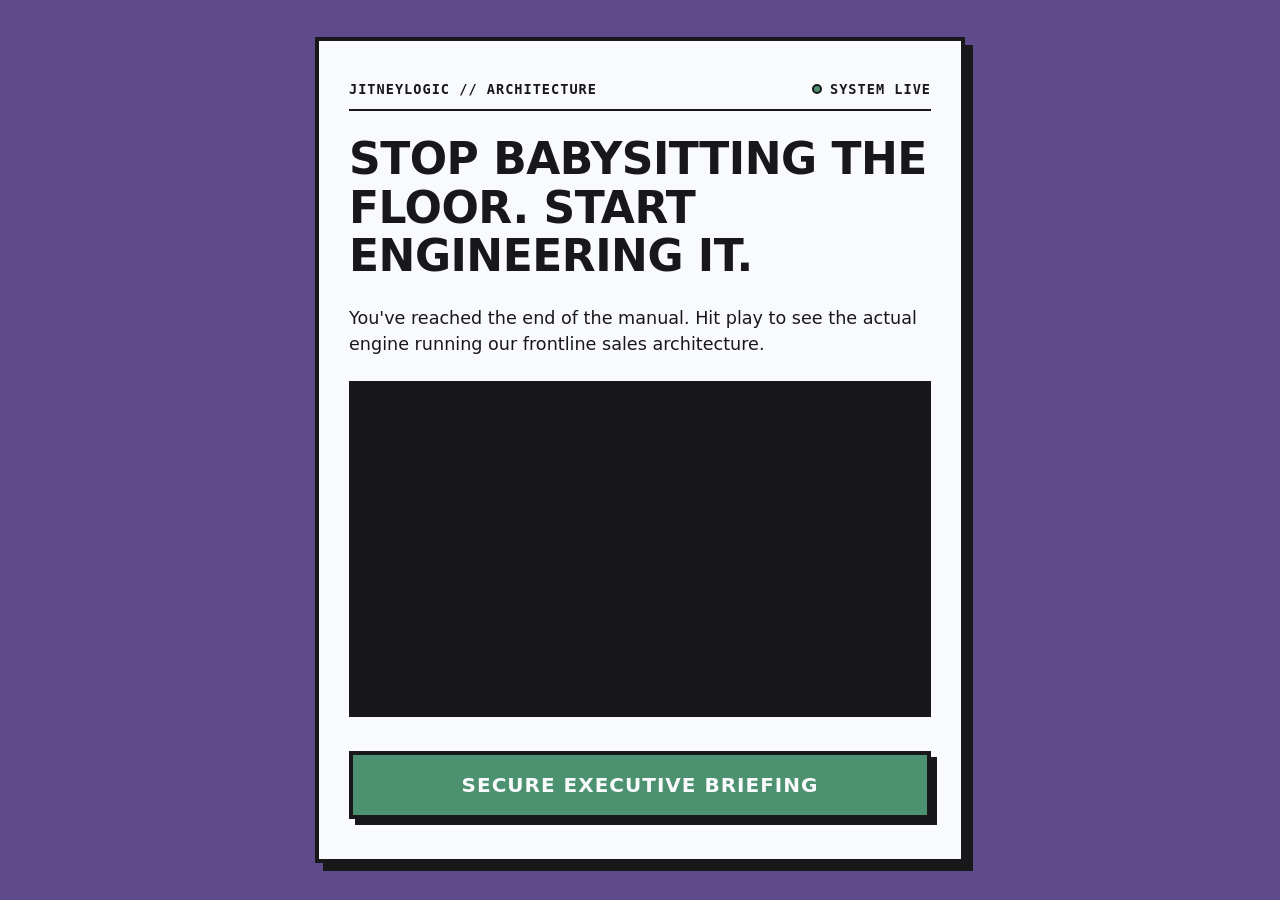
==== index.html @ 1ac11348 "Update index.html" ====
<!DOCTYPE html>
<html lang="en">
<head>
    <meta charset="UTF-8">
    <meta name="viewport" content="width=device-width, initial-scale=1.0">
    <title>JitneyLogic | Secure Terminal</title>
    <style>
        /* * JITNEYLOGIC: MATTE MAXIMALIST (NEOBRUTALIST) SYSTEM */
        :root {
            --jitney-purple: hsl(259, 30%, 42%);
            --stark-white: #f8fafc;
            --charcoal: #18181b;
            --sage-green: #4C9170;
            --gold-accent: #d97706;
            --border-width: 4px;
            --shadow-depth: 8px;
        }

        * {
            box-sizing: border-box;
            margin: 0;
            padding: 0;
        }

        body {
            background-color: var(--jitney-purple);
            font-family: system-ui, -apple-system, BlinkMacSystemFont, "Segoe UI", Roboto, sans-serif;
            display: flex;
            justify-content: center;
            align-items: center;
            min-height: 100vh;
            padding: 20px;
            color: var(--charcoal);
        }

        /* The Main Terminal Card */
        .terminal-card {
            background-color: var(--stark-white);
            border: var(--border-width) solid var(--charcoal);
            box-shadow: var(--shadow-depth) var(--shadow-depth) 0px var(--charcoal);
            width: 100%;
            max-width: 650px;
            padding: 40px 30px;
            display: flex;
            flex-direction: column;
            gap: 24px;
        }

        /* Branding Header */
        .brand-header {
            display: flex;
            justify-content: space-between;
            align-items: center;
            border-bottom: 2px solid var(--charcoal);
            padding-bottom: 12px;
            font-family: ui-monospace, SFMono-Regular, Menlo, monospace;
            font-weight: 700;
            text-transform: uppercase;
            font-size: 0.85rem;
            letter-spacing: 1px;
        }

        .status-dot {
            display: inline-block;
            width: 10px;
            height: 10px;
            background-color: var(--sage-green);
            border: 2px solid var(--charcoal);
            border-radius: 50%;
            margin-right: 8px;
            animation: pulse 2s infinite;
        }

        /* Typography */
        h1 {
            font-size: clamp(2rem, 5vw, 2.75rem);
            font-weight: 900;
            line-height: 1.1;
            text-transform: uppercase;
            letter-spacing: -0.5px;
            min-height: 2.2em; /* Prevents the box from jumping when text changes */
        }

        p.subtext {
            font-size: 1.1rem;
            font-weight: 500;
            line-height: 1.5;
        }

        /* Video Container - Forces 16:9 Aspect Ratio */
        .video-wrapper {
            position: relative;
            width: 100%;
            padding-bottom: 56.25%; /* 16:9 Ratio */
            border: var(--border-width) solid var(--charcoal);
            background-color: var(--charcoal);
            overflow: hidden;
        }

        .video-wrapper iframe {
            position: absolute;
            top: 0;
            left: 0;
            width: 100%;
            height: 100%;
            border: none;
        }

        /* Neobrutalist Action Button */
        .action-btn {
            display: block;
            width: 100%;
            background-color: var(--sage-green);
            color: var(--stark-white);
            text-align: center;
            padding: 18px 24px;
            font-size: 1.25rem;
            font-weight: 800;
            text-transform: uppercase;
            text-decoration: none;
            letter-spacing: 1px;
            border: var(--border-width) solid var(--charcoal);
            box-shadow: 6px 6px 0px var(--charcoal);
            transition: all 0.15s ease-in-out;
            cursor: pointer;
            margin-top: 10px;
        }

        /* The Hover & Press Effects */
        .action-btn:hover {
            background-color: var(--gold-accent);
            color: var(--charcoal);
        }

        .action-btn:active {
            transform: translate(6px, 6px);
            box-shadow: 0px 0px 0px var(--charcoal);
        }

        @keyframes pulse {
            0% { opacity: 1; }
            50% { opacity: 0.4; }
            100% { opacity: 1; }
        }

        @media (max-width: 480px) {
            .terminal-card {
                padding: 30px 20px;
                box-shadow: 6px 6px 0px var(--charcoal);
            }
        }
    </style>
</head>
<body>

    <div class="terminal-card">
        
        <div class="brand-header">
            <span>JITNEYLOGIC // ARCHITECTURE</span>
            <span><span class="status-dot"></span>SYSTEM LIVE</span>
        </div>

        <h1 id="hero-headline">Stop Babysitting The Floor. Start Engineering It.</h1>
        
        <p class="subtext">You've reached the end of the manual. Hit play to see the actual engine running our frontline sales architecture.</p>

       <div style="padding:56.25% 0 0 0;position:relative; border: var(--border-width) solid var(--charcoal); background-color: var(--charcoal); overflow: hidden;">
            <iframe src="https://player.vimeo.com/video/1209732458?badge=0&amp;autopause=0&amp;player_id=0&amp;app_id=58479" frameborder="0" allow="autoplay; fullscreen; picture-in-picture; clipboard-write; encrypted-media; web-share" referrerpolicy="strict-origin-when-cross-origin" style="position:absolute;top:0;left:0;width:100%;height:100%;" title="JitneyLogic Closer Cockpit"></iframe>
        </div>
        <script src="https://player.vimeo.com/api/player.js"></script>

        <a href="#" class="action-btn"
           onmouseover="document.getElementById('hero-headline').innerText='Friction Costs You Deals. Watch How We Kill It.';"
           onmouseout="document.getElementById('hero-headline').innerText='Stop Babysitting The Floor. Start Engineering It.';">
           Secure Executive Briefing
        </a>

    </div>

</body>
</html>
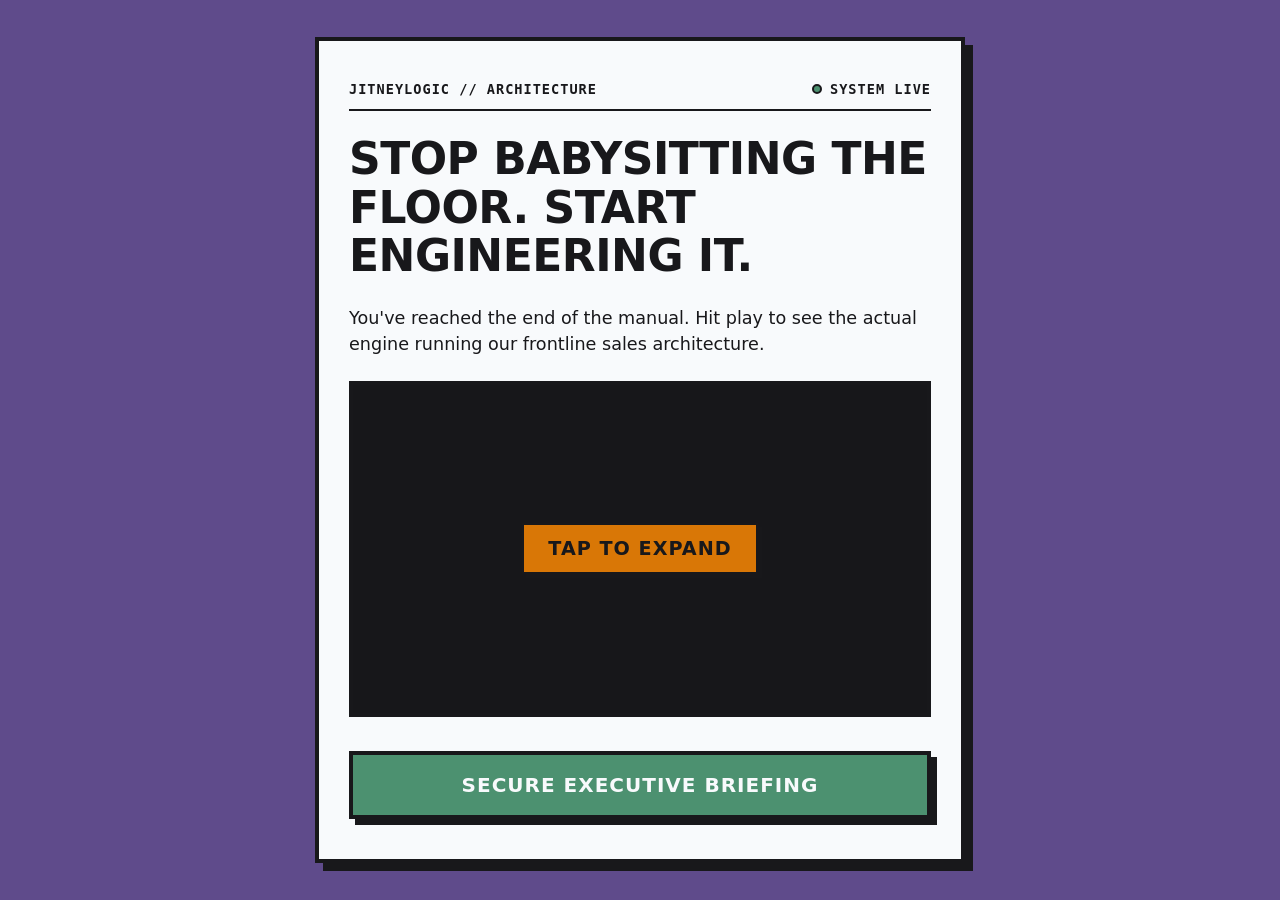
==== commit a66fd7c5: "Update index.html" ====
--- a/index.html
+++ b/index.html
@@ -2,10 +2,10 @@
 <html lang="en">
 <head>
     <meta charset="UTF-8">
-    <meta name="viewport" content="width=device-width, initial-scale=1.0">
+    <meta name="viewport" content="width=device-width, initial-scale=1.0, maximum-scale=1.0, user-scalable=no">
     <title>JitneyLogic | Secure Terminal</title>
     <style>
-        /* * JITNEYLOGIC: MATTE MAXIMALIST (NEOBRUTALIST) SYSTEM */
+        /* MATTE MAXIMALIST TOKENS */
         :root {
             --jitney-purple: hsl(259, 30%, 42%);
             --stark-white: #f8fafc;
@@ -16,15 +16,11 @@
             --shadow-depth: 8px;
         }
 
-        * {
-            box-sizing: border-box;
-            margin: 0;
-            padding: 0;
-        }
+        * { box-sizing: border-box; margin: 0; padding: 0; }
 
         body {
             background-color: var(--jitney-purple);
-            font-family: system-ui, -apple-system, BlinkMacSystemFont, "Segoe UI", Roboto, sans-serif;
+            font-family: system-ui, -apple-system, sans-serif;
             display: flex;
             justify-content: center;
             align-items: center;
@@ -33,7 +29,6 @@
             color: var(--charcoal);
         }
 
-        /* The Main Terminal Card */
         .terminal-card {
             background-color: var(--stark-white);
             border: var(--border-width) solid var(--charcoal);
@@ -44,16 +39,17 @@
             display: flex;
             flex-direction: column;
             gap: 24px;
-        }
-
-        /* Branding Header */
+            position: relative;
+            z-index: 1;
+        }
+
         .brand-header {
             display: flex;
             justify-content: space-between;
             align-items: center;
             border-bottom: 2px solid var(--charcoal);
             padding-bottom: 12px;
-            font-family: ui-monospace, SFMono-Regular, Menlo, monospace;
+            font-family: ui-monospace, monospace;
             font-weight: 700;
             text-transform: uppercase;
             font-size: 0.85rem;
@@ -62,8 +58,7 @@
 
         .status-dot {
             display: inline-block;
-            width: 10px;
-            height: 10px;
+            width: 10px; height: 10px;
             background-color: var(--sage-green);
             border: 2px solid var(--charcoal);
             border-radius: 50%;
@@ -71,111 +66,170 @@
             animation: pulse 2s infinite;
         }
 
-        /* Typography */
         h1 {
             font-size: clamp(2rem, 5vw, 2.75rem);
             font-weight: 900;
             line-height: 1.1;
             text-transform: uppercase;
             letter-spacing: -0.5px;
-            min-height: 2.2em; /* Prevents the box from jumping when text changes */
-        }
-
-        p.subtext {
-            font-size: 1.1rem;
-            font-weight: 500;
-            line-height: 1.5;
-        }
-
-        /* Video Container - Forces 16:9 Aspect Ratio */
+            min-height: 2.2em; 
+        }
+
+        p.subtext { font-size: 1.1rem; font-weight: 500; line-height: 1.5; }
+
+        /* THE CUSTOM VIDEO WRAPPER */
         .video-wrapper {
             position: relative;
             width: 100%;
-            padding-bottom: 56.25%; /* 16:9 Ratio */
+            padding-bottom: 56.25%; 
             border: var(--border-width) solid var(--charcoal);
             background-color: var(--charcoal);
+            cursor: pointer;
             overflow: hidden;
+        }
+
+        /* The Overlay that tricks them into tapping */
+        .video-overlay {
+            position: absolute;
+            top: 0; left: 0; width: 100%; height: 100%;
+            background: rgba(24, 24, 27, 0.4);
+            display: flex;
+            justify-content: center;
+            align-items: center;
+            z-index: 10;
+            transition: background 0.2s;
+        }
+
+        .video-wrapper:hover .video-overlay {
+            background: rgba(24, 24, 27, 0.1);
+        }
+
+        .play-button {
+            background-color: var(--gold-accent);
+            color: var(--charcoal);
+            padding: 12px 24px;
+            font-weight: 900;
+            text-transform: uppercase;
+            border: 2px solid var(--charcoal);
+            box-shadow: 4px 4px 0px var(--charcoal);
+            font-size: 1.2rem;
+            letter-spacing: 1px;
         }
 
         .video-wrapper iframe {
             position: absolute;
-            top: 0;
-            left: 0;
-            width: 100%;
-            height: 100%;
+            top: 0; left: 0; width: 100%; height: 100%;
             border: none;
-        }
-
-        /* Neobrutalist Action Button */
+            pointer-events: none; /* Forces the click to hit our overlay, not Vimeo */
+        }
+
+        /* FULLSCREEN MODAL (The Fix) */
+        .fullscreen-modal {
+            display: none; /* Hidden by default */
+            position: fixed;
+            top: 0; left: 0; width: 100vw; height: 100vh;
+            background-color: rgba(24, 24, 27, 0.95);
+            z-index: 9999;
+            justify-content: center;
+            align-items: center;
+            flex-direction: column;
+        }
+
+        .fullscreen-modal iframe {
+            width: 90vw;
+            height: 50vw; /* Keeps aspect ratio */
+            max-height: 80vh;
+            border: 4px solid var(--stark-white);
+            box-shadow: 0 0 40px rgba(0,0,0,0.5);
+        }
+
+        .close-modal {
+            color: var(--stark-white);
+            font-family: ui-monospace, monospace;
+            font-size: 1.2rem;
+            margin-top: 20px;
+            cursor: pointer;
+            text-transform: uppercase;
+            letter-spacing: 2px;
+        }
+
+        /* Action Button */
         .action-btn {
-            display: block;
-            width: 100%;
-            background-color: var(--sage-green);
-            color: var(--stark-white);
-            text-align: center;
-            padding: 18px 24px;
-            font-size: 1.25rem;
-            font-weight: 800;
-            text-transform: uppercase;
-            text-decoration: none;
-            letter-spacing: 1px;
+            display: block; width: 100%;
+            background-color: var(--sage-green); color: var(--stark-white);
+            text-align: center; padding: 18px 24px;
+            font-size: 1.25rem; font-weight: 800;
+            text-transform: uppercase; text-decoration: none; letter-spacing: 1px;
             border: var(--border-width) solid var(--charcoal);
             box-shadow: 6px 6px 0px var(--charcoal);
             transition: all 0.15s ease-in-out;
-            cursor: pointer;
-            margin-top: 10px;
-        }
-
-        /* The Hover & Press Effects */
-        .action-btn:hover {
-            background-color: var(--gold-accent);
-            color: var(--charcoal);
-        }
-
-        .action-btn:active {
-            transform: translate(6px, 6px);
-            box-shadow: 0px 0px 0px var(--charcoal);
-        }
-
-        @keyframes pulse {
-            0% { opacity: 1; }
-            50% { opacity: 0.4; }
-            100% { opacity: 1; }
-        }
+            cursor: pointer; margin-top: 10px;
+        }
+        .action-btn:hover { background-color: var(--gold-accent); color: var(--charcoal); }
+        .action-btn:active { transform: translate(6px, 6px); box-shadow: 0px 0px 0px var(--charcoal); }
+
+        @keyframes pulse { 0% { opacity: 1; } 50% { opacity: 0.4; } 100% { opacity: 1; } }
 
         @media (max-width: 480px) {
-            .terminal-card {
-                padding: 30px 20px;
-                box-shadow: 6px 6px 0px var(--charcoal);
-            }
+            .terminal-card { padding: 30px 20px; box-shadow: 6px 6px 0px var(--charcoal); }
+            /* On mobile, the fullscreen modal frame adjusts to fit width */
+            .fullscreen-modal iframe { width: 100vw; height: 56.25vw; border-left: none; border-right: none;}
         }
     </style>
 </head>
 <body>
 
     <div class="terminal-card">
-        
         <div class="brand-header">
             <span>JITNEYLOGIC // ARCHITECTURE</span>
             <span><span class="status-dot"></span>SYSTEM LIVE</span>
         </div>
 
         <h1 id="hero-headline">Stop Babysitting The Floor. Start Engineering It.</h1>
-        
         <p class="subtext">You've reached the end of the manual. Hit play to see the actual engine running our frontline sales architecture.</p>
 
-       <div style="padding:56.25% 0 0 0;position:relative; border: var(--border-width) solid var(--charcoal); background-color: var(--charcoal); overflow: hidden;">
-            <iframe src="https://player.vimeo.com/video/1209732458?badge=0&amp;autopause=0&amp;player_id=0&amp;app_id=58479" frameborder="0" allow="autoplay; fullscreen; picture-in-picture; clipboard-write; encrypted-media; web-share" referrerpolicy="strict-origin-when-cross-origin" style="position:absolute;top:0;left:0;width:100%;height:100%;" title="JitneyLogic Closer Cockpit"></iframe>
+        <div class="video-wrapper" onclick="openFullscreen()">
+            <div class="video-overlay">
+                <div class="play-button">Tap To Expand</div>
+            </div>
+            <iframe src="https://player.vimeo.com/video/1209732458?badge=0&autopause=0&player_id=0&app_id=58479&background=1" frameborder="0"></iframe>
         </div>
-        <script src="https://player.vimeo.com/api/player.js"></script>
 
         <a href="#" class="action-btn"
            onmouseover="document.getElementById('hero-headline').innerText='Friction Costs You Deals. Watch How We Kill It.';"
            onmouseout="document.getElementById('hero-headline').innerText='Stop Babysitting The Floor. Start Engineering It.';">
            Secure Executive Briefing
         </a>
-
     </div>
+
+    <div class="fullscreen-modal" id="videoModal">
+        <iframe id="modalIframe" src="" frameborder="0" allow="autoplay; fullscreen; picture-in-picture" allowfullscreen></iframe>
+        <div class="close-modal" onclick="closeFullscreen()">[ X ] Close Terminal</div>
+    </div>
+
+    <script>
+        function openFullscreen() {
+            const modal = document.getElementById('videoModal');
+            const iframe = document.getElementById('modalIframe');
+            // We inject the URL when clicked, forcing it to autoplay and allow fullscreen native controls
+            iframe.src = "https://player.vimeo.com/video/1209732458?badge=0&autopause=0&player_id=0&app_id=58479&autoplay=1";
+            modal.style.display = "flex";
+            
+            // Attempt to trigger native mobile fullscreen if the browser allows it
+            if (iframe.requestFullscreen) { iframe.requestFullscreen(); }
+            else if (iframe.webkitRequestFullscreen) { iframe.webkitRequestFullscreen(); } // Safari
+        }
+
+        function closeFullscreen() {
+            const modal = document.getElementById('videoModal');
+            const iframe = document.getElementById('modalIframe');
+            modal.style.display = "none";
+            iframe.src = ""; // Kills the video so audio stops playing
+            
+            if (document.exitFullscreen) { document.exitFullscreen(); }
+            else if (document.webkitExitFullscreen) { document.webkitExitFullscreen(); }
+        }
+    </script>
 
 </body>
 </html>
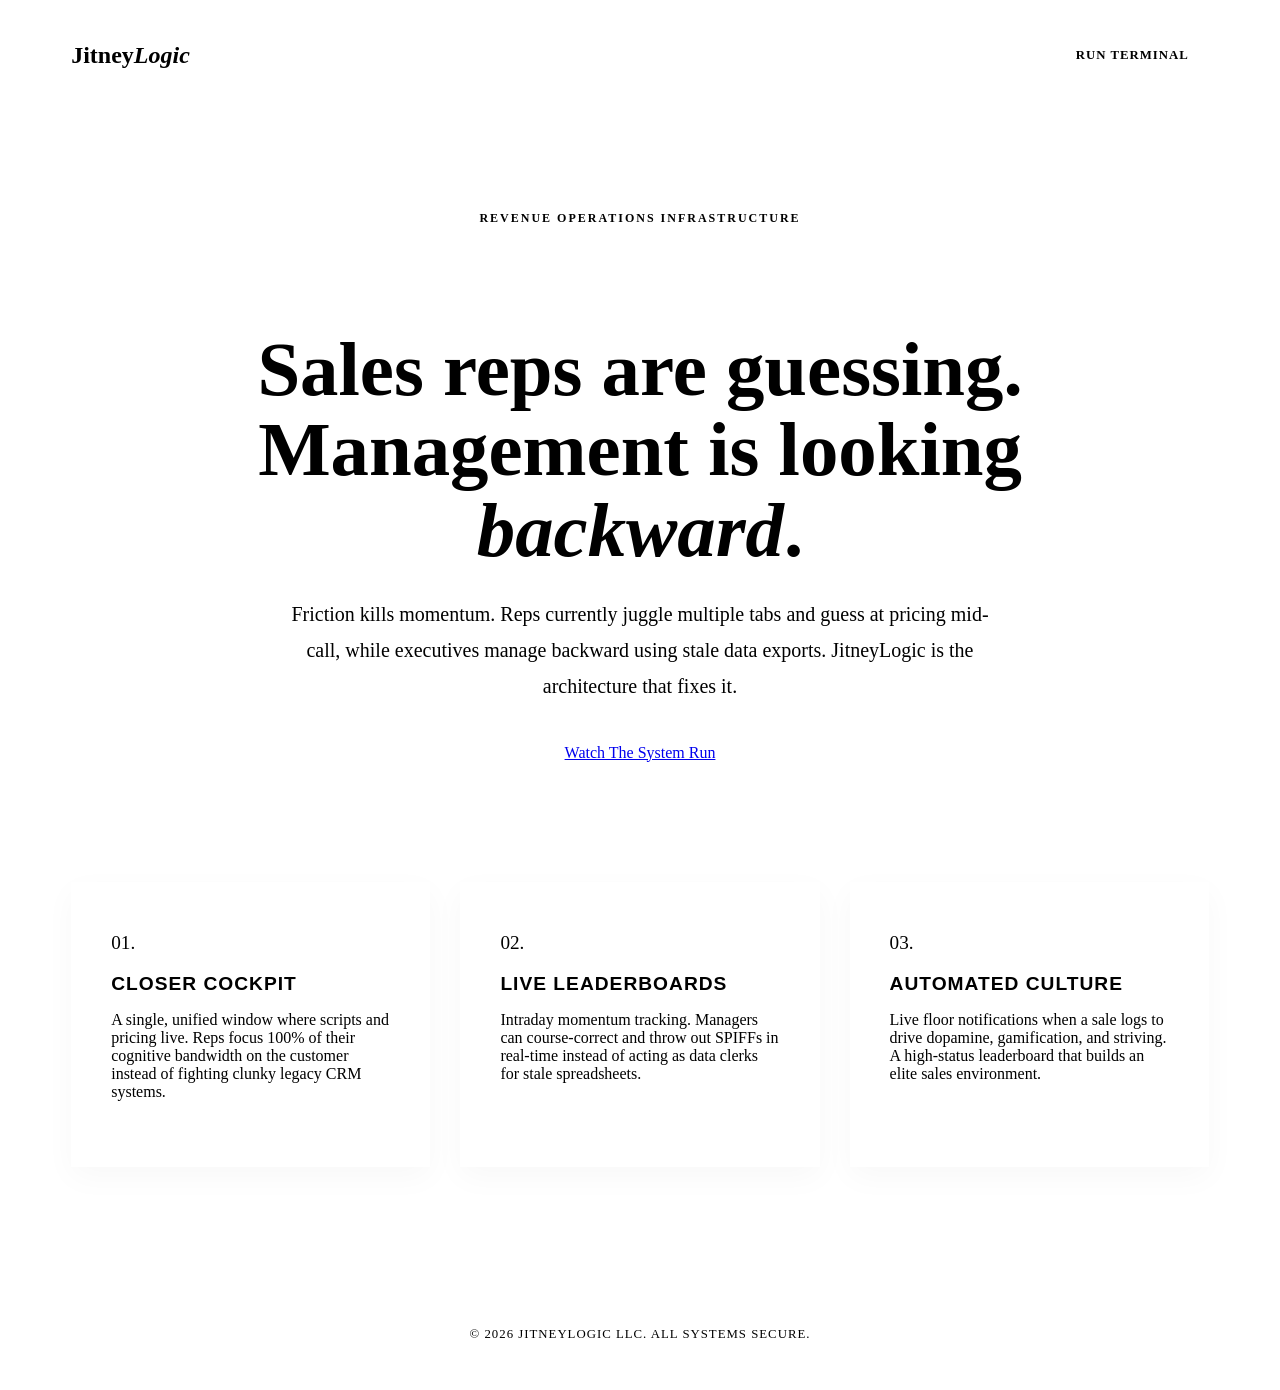
==== commit 170e0d46: "Update index.html" ====
--- a/index.html
+++ b/index.html
@@ -2,234 +2,94 @@
 <html lang="en">
 <head>
     <meta charset="UTF-8">
-    <meta name="viewport" content="width=device-width, initial-scale=1.0, maximum-scale=1.0, user-scalable=no">
-    <title>JitneyLogic | Secure Terminal</title>
+    <meta name="viewport" content="width=device-width, initial-scale=1.0">
+    <title>JitneyLogic | Sovereign RevOps</title>
     <style>
-        /* MATTE MAXIMALIST TOKENS */
-        :root {
-            --jitney-purple: hsl(259, 30%, 42%);
-            --stark-white: #f8fafc;
-            --charcoal: #18181b;
-            --sage-green: #4C9170;
-            --gold-accent: #d97706;
-            --border-width: 4px;
-            --shadow-depth: 8px;
+        /* Additional Landing Page Specific Styles that rely on the Master CSS */
+        nav {
+            display: flex; justify-content: space-between; align-items: center;
+            padding: 30px 5%; max-width: 1400px; margin: 0 auto;
         }
 
-        * { box-sizing: border-box; margin: 0; padding: 0; }
+        .logo { font-family: 'Playfair Display', serif; font-weight: 700; font-size: 1.5rem; color: var(--text-espresso); }
+        .logo span { color: var(--jitney-purple); font-style: italic; }
 
-        body {
-            background-color: var(--jitney-purple);
-            font-family: system-ui, -apple-system, sans-serif;
-            display: flex;
-            justify-content: center;
-            align-items: center;
-            min-height: 100vh;
-            padding: 20px;
-            color: var(--charcoal);
+        .nav-btn {
+            color: var(--text-espresso); font-size: 0.8rem; font-weight: 600; text-transform: uppercase;
+            letter-spacing: 1px; padding: 10px 20px; border: var(--border-fine); border-radius: 4px;
+            text-decoration: none; transition: all 0.2s;
+        }
+        .nav-btn:hover { border-color: var(--jitney-purple); color: var(--jitney-purple); }
+
+        .hero { padding: 100px 5% 120px; max-width: 1000px; margin: 0 auto; text-align: center; }
+        
+        .pill-badge {
+            display: inline-block; background-color: var(--jitney-purple-light); color: var(--jitney-purple);
+            font-size: 0.75rem; font-weight: 600; text-transform: uppercase; letter-spacing: 2px;
+            padding: 8px 16px; border-radius: 30px; margin-bottom: 32px;
         }
 
-        .terminal-card {
-            background-color: var(--stark-white);
-            border: var(--border-width) solid var(--charcoal);
-            box-shadow: var(--shadow-depth) var(--shadow-depth) 0px var(--charcoal);
-            width: 100%;
-            max-width: 650px;
-            padding: 40px 30px;
-            display: flex;
-            flex-direction: column;
-            gap: 24px;
-            position: relative;
-            z-index: 1;
+        .hero h1 { font-size: clamp(3.5rem, 6vw, 5rem); line-height: 1.05; margin-bottom: 24px; }
+        .hero h1 i { color: var(--brass-accent); font-style: italic; }
+        
+        .hero p { font-size: 1.25rem; color: var(--text-muted); max-width: 700px; margin: 0 auto 40px; font-weight: 300; line-height: 1.8; }
+
+        .features-grid {
+            max-width: 1200px; margin: 0 auto; padding: 0 5% 120px;
+            display: grid; grid-template-columns: repeat(auto-fit, minmax(320px, 1fr)); gap: 30px;
         }
 
-        .brand-header {
-            display: flex;
-            justify-content: space-between;
-            align-items: center;
-            border-bottom: 2px solid var(--charcoal);
-            padding-bottom: 12px;
-            font-family: ui-monospace, monospace;
-            font-weight: 700;
-            text-transform: uppercase;
-            font-size: 0.85rem;
-            letter-spacing: 1px;
+        .feature-card {
+            background-color: var(--card-cream);
+            padding: 50px 40px;
+            border-radius: var(--radius-soft);
+            border: var(--border-fine);
+            box-shadow: 0 10px 30px rgba(41,37,36,0.03);
+            transition: all 0.3s ease;
         }
 
-        .status-dot {
-            display: inline-block;
-            width: 10px; height: 10px;
-            background-color: var(--sage-green);
-            border: 2px solid var(--charcoal);
-            border-radius: 50%;
-            margin-right: 8px;
-            animation: pulse 2s infinite;
-        }
+        .feature-card:hover { transform: translateY(-5px); box-shadow: var(--shadow-elite); border-color: var(--brass-light); }
+        
+        .feature-num { font-family: 'Playfair Display', serif; font-size: 1.2rem; color: var(--jitney-purple); margin-bottom: 16px; }
+        .feature-card h3 { font-size: 1.2rem; font-family: 'Inter', sans-serif; font-weight: 600; text-transform: uppercase; letter-spacing: 1px; margin-bottom: 16px; }
+        .feature-card p { font-size: 1rem; color: var(--text-muted); font-weight: 300; }
 
-        h1 {
-            font-size: clamp(2rem, 5vw, 2.75rem);
-            font-weight: 900;
-            line-height: 1.1;
-            text-transform: uppercase;
-            letter-spacing: -0.5px;
-            min-height: 2.2em; 
-        }
-
-        p.subtext { font-size: 1.1rem; font-weight: 500; line-height: 1.5; }
-
-        /* THE CUSTOM VIDEO WRAPPER */
-        .video-wrapper {
-            position: relative;
-            width: 100%;
-            padding-bottom: 56.25%; 
-            border: var(--border-width) solid var(--charcoal);
-            background-color: var(--charcoal);
-            cursor: pointer;
-            overflow: hidden;
-        }
-
-        /* The Overlay that tricks them into tapping */
-        .video-overlay {
-            position: absolute;
-            top: 0; left: 0; width: 100%; height: 100%;
-            background: rgba(24, 24, 27, 0.4);
-            display: flex;
-            justify-content: center;
-            align-items: center;
-            z-index: 10;
-            transition: background 0.2s;
-        }
-
-        .video-wrapper:hover .video-overlay {
-            background: rgba(24, 24, 27, 0.1);
-        }
-
-        .play-button {
-            background-color: var(--gold-accent);
-            color: var(--charcoal);
-            padding: 12px 24px;
-            font-weight: 900;
-            text-transform: uppercase;
-            border: 2px solid var(--charcoal);
-            box-shadow: 4px 4px 0px var(--charcoal);
-            font-size: 1.2rem;
-            letter-spacing: 1px;
-        }
-
-        .video-wrapper iframe {
-            position: absolute;
-            top: 0; left: 0; width: 100%; height: 100%;
-            border: none;
-            pointer-events: none; /* Forces the click to hit our overlay, not Vimeo */
-        }
-
-        /* FULLSCREEN MODAL (The Fix) */
-        .fullscreen-modal {
-            display: none; /* Hidden by default */
-            position: fixed;
-            top: 0; left: 0; width: 100vw; height: 100vh;
-            background-color: rgba(24, 24, 27, 0.95);
-            z-index: 9999;
-            justify-content: center;
-            align-items: center;
-            flex-direction: column;
-        }
-
-        .fullscreen-modal iframe {
-            width: 90vw;
-            height: 50vw; /* Keeps aspect ratio */
-            max-height: 80vh;
-            border: 4px solid var(--stark-white);
-            box-shadow: 0 0 40px rgba(0,0,0,0.5);
-        }
-
-        .close-modal {
-            color: var(--stark-white);
-            font-family: ui-monospace, monospace;
-            font-size: 1.2rem;
-            margin-top: 20px;
-            cursor: pointer;
-            text-transform: uppercase;
-            letter-spacing: 2px;
-        }
-
-        /* Action Button */
-        .action-btn {
-            display: block; width: 100%;
-            background-color: var(--sage-green); color: var(--stark-white);
-            text-align: center; padding: 18px 24px;
-            font-size: 1.25rem; font-weight: 800;
-            text-transform: uppercase; text-decoration: none; letter-spacing: 1px;
-            border: var(--border-width) solid var(--charcoal);
-            box-shadow: 6px 6px 0px var(--charcoal);
-            transition: all 0.15s ease-in-out;
-            cursor: pointer; margin-top: 10px;
-        }
-        .action-btn:hover { background-color: var(--gold-accent); color: var(--charcoal); }
-        .action-btn:active { transform: translate(6px, 6px); box-shadow: 0px 0px 0px var(--charcoal); }
-
-        @keyframes pulse { 0% { opacity: 1; } 50% { opacity: 0.4; } 100% { opacity: 1; } }
-
-        @media (max-width: 480px) {
-            .terminal-card { padding: 30px 20px; box-shadow: 6px 6px 0px var(--charcoal); }
-            /* On mobile, the fullscreen modal frame adjusts to fit width */
-            .fullscreen-modal iframe { width: 100vw; height: 56.25vw; border-left: none; border-right: none;}
-        }
+        footer { text-align: center; padding: 40px 5%; font-size: 0.8rem; color: var(--text-muted); border-top: var(--border-fine); letter-spacing: 1px; text-transform: uppercase;}
     </style>
 </head>
 <body>
 
-    <div class="terminal-card">
-        <div class="brand-header">
-            <span>JITNEYLOGIC // ARCHITECTURE</span>
-            <span><span class="status-dot"></span>SYSTEM LIVE</span>
+    <nav>
+        <div class="logo">Jitney<span>Logic</span></div>
+        <a href="demo.html" class="nav-btn">Run Terminal</a>
+    </nav>
+
+    <section class="hero">
+        <div class="pill-badge">Revenue Operations Infrastructure</div>
+        <h1>Sales reps are guessing. Management is looking <i>backward</i>.</h1>
+        <p>Friction kills momentum. Reps currently juggle multiple tabs and guess at pricing mid-call, while executives manage backward using stale data exports. JitneyLogic is the architecture that fixes it.</p>
+        <a href="demo.html" class="btn-primary">Watch The System Run</a>
+    </section>
+
+    <section class="features-grid">
+        <div class="feature-card">
+            <div class="feature-num">01.</div>
+            <h3>Closer Cockpit</h3>
+            <p>A single, unified window where scripts and pricing live. Reps focus 100% of their cognitive bandwidth on the customer instead of fighting clunky legacy CRM systems.</p>
         </div>
+        <div class="feature-card">
+            <div class="feature-num">02.</div>
+            <h3>Live Leaderboards</h3>
+            <p>Intraday momentum tracking. Managers can course-correct and throw out SPIFFs in real-time instead of acting as data clerks for stale spreadsheets.</p>
+        </div>
+        <div class="feature-card">
+            <div class="feature-num">03.</div>
+            <h3>Automated Culture</h3>
+            <p>Live floor notifications when a sale logs to drive dopamine, gamification, and striving. A high-status leaderboard that builds an elite sales environment.</p>
+        </div>
+    </section>
 
-        <h1 id="hero-headline">Stop Babysitting The Floor. Start Engineering It.</h1>
-        <p class="subtext">You've reached the end of the manual. Hit play to see the actual engine running our frontline sales architecture.</p>
-
-        <div class="video-wrapper" onclick="openFullscreen()">
-            <div class="video-overlay">
-                <div class="play-button">Tap To Expand</div>
-            </div>
-            <iframe src="https://player.vimeo.com/video/1209732458?badge=0&autopause=0&player_id=0&app_id=58479&background=1" frameborder="0"></iframe>
-        </div>
-
-        <a href="#" class="action-btn"
-           onmouseover="document.getElementById('hero-headline').innerText='Friction Costs You Deals. Watch How We Kill It.';"
-           onmouseout="document.getElementById('hero-headline').innerText='Stop Babysitting The Floor. Start Engineering It.';">
-           Secure Executive Briefing
-        </a>
-    </div>
-
-    <div class="fullscreen-modal" id="videoModal">
-        <iframe id="modalIframe" src="" frameborder="0" allow="autoplay; fullscreen; picture-in-picture" allowfullscreen></iframe>
-        <div class="close-modal" onclick="closeFullscreen()">[ X ] Close Terminal</div>
-    </div>
-
-    <script>
-        function openFullscreen() {
-            const modal = document.getElementById('videoModal');
-            const iframe = document.getElementById('modalIframe');
-            // We inject the URL when clicked, forcing it to autoplay and allow fullscreen native controls
-            iframe.src = "https://player.vimeo.com/video/1209732458?badge=0&autopause=0&player_id=0&app_id=58479&autoplay=1";
-            modal.style.display = "flex";
-            
-            // Attempt to trigger native mobile fullscreen if the browser allows it
-            if (iframe.requestFullscreen) { iframe.requestFullscreen(); }
-            else if (iframe.webkitRequestFullscreen) { iframe.webkitRequestFullscreen(); } // Safari
-        }
-
-        function closeFullscreen() {
-            const modal = document.getElementById('videoModal');
-            const iframe = document.getElementById('modalIframe');
-            modal.style.display = "none";
-            iframe.src = ""; // Kills the video so audio stops playing
-            
-            if (document.exitFullscreen) { document.exitFullscreen(); }
-            else if (document.webkitExitFullscreen) { document.webkitExitFullscreen(); }
-        }
-    </script>
+    <footer>&copy; 2026 JitneyLogic LLC. All Systems Secure.</footer>
 
 </body>
 </html>
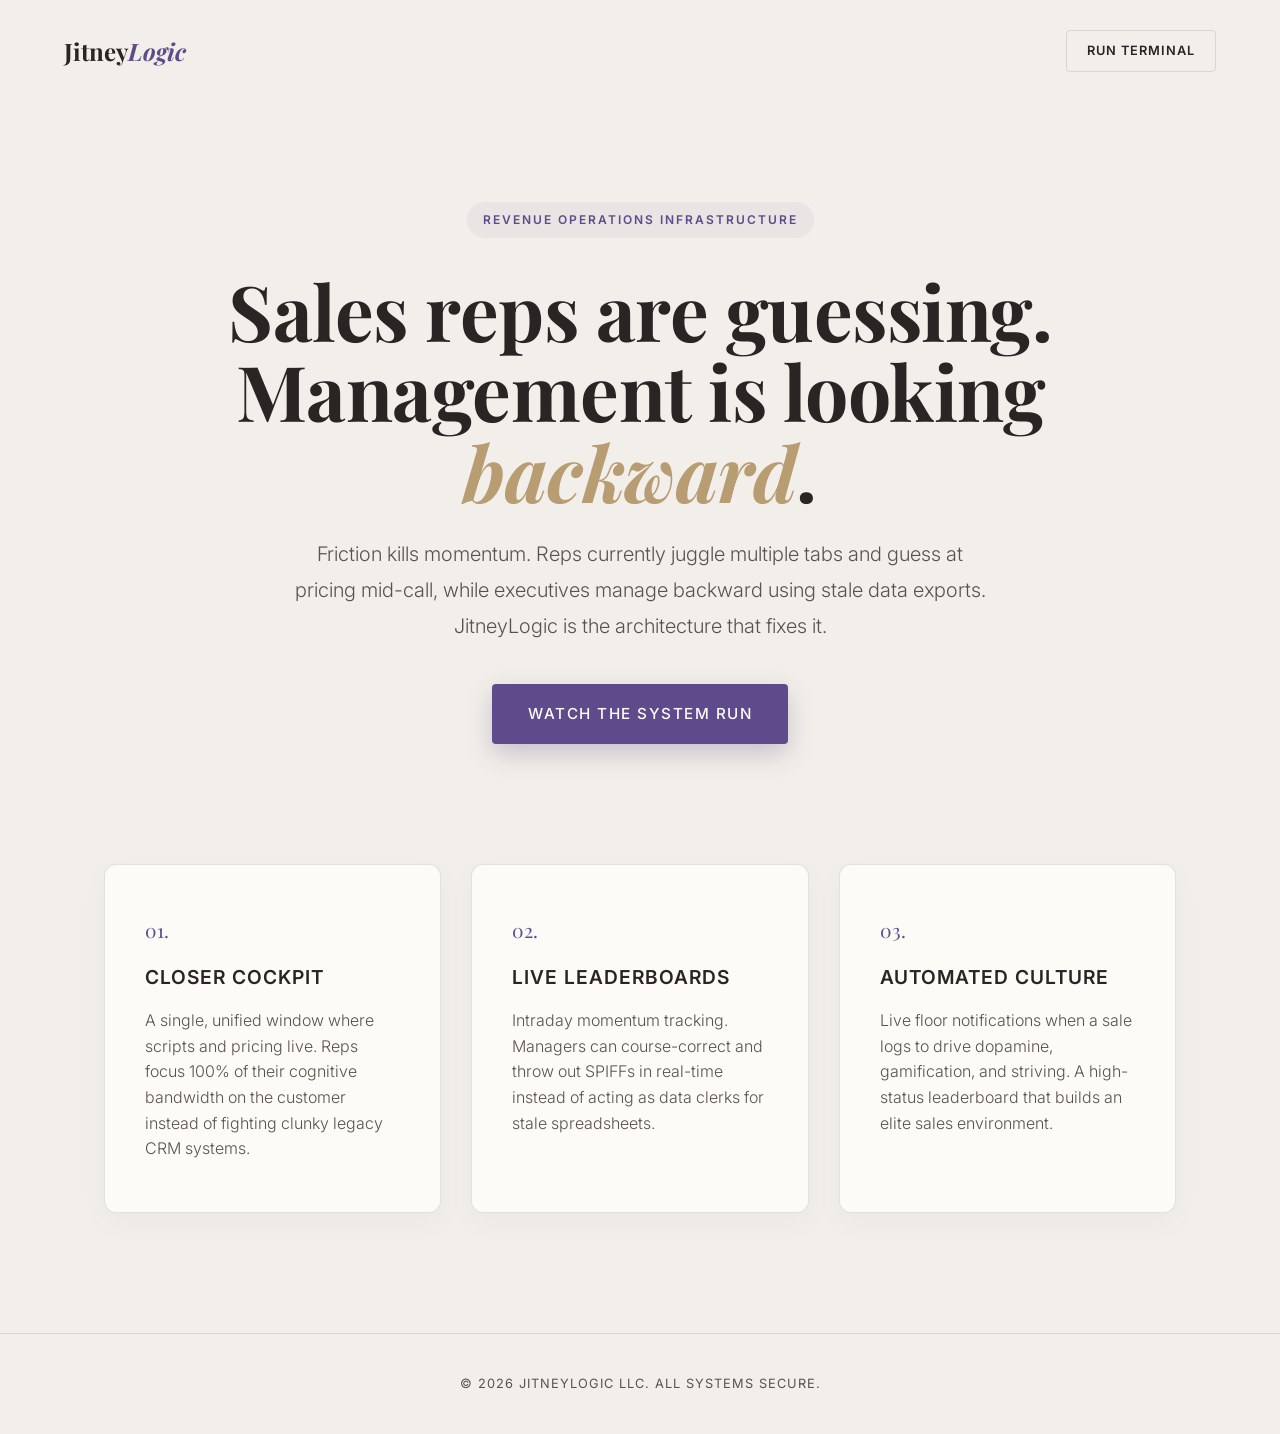
==== commit f5c32392: "Update index.html" ====
--- a/index.html
+++ b/index.html
@@ -4,6 +4,7 @@
     <meta charset="UTF-8">
     <meta name="viewport" content="width=device-width, initial-scale=1.0">
     <title>JitneyLogic | Sovereign RevOps</title>
+    <link rel="stylesheet" href="style.css">
     <style>
         /* Additional Landing Page Specific Styles that rely on the Master CSS */
         nav {
--- a/style.css
+++ b/style.css
@@ -0,0 +1,233 @@
+/* ==========================================================================
+   JITNEYLOGIC - ELITE REVOPS ARCHITECTURE
+   Theme: Linen, Cream, & Sovereign Purple
+   ========================================================================== */
+
+@import url('https://fonts.googleapis.com/css2?family=Inter:wght@300;400;500;600&family=Playfair+Display:ital,wght@0,500;0,700;1,500&display=swap');
+
+:root {
+    /* The Sovereign Color Palette */
+    --jitney-purple: hsl(259, 30%, 42%);
+    --jitney-purple-hover: hsl(259, 30%, 34%);
+    --jitney-purple-light: hsla(259, 30%, 42%, 0.06);
+    
+    /* The Paper & Ink */
+    --bg-linen: #F2EFEA;       /* The deep background - Warm, expensive linen */
+    --card-cream: #FCFBF8;     /* The raised cards - Crisp cream, no stark white */
+    --text-espresso: #292524;  /* Deep, warm charcoal ink (easier on eyes than black) */
+    --text-muted: #57534E;     /* Muted ink for subtext */
+    
+    /* The Accents */
+    --brass-accent: #B89C72;   /* Quiet, expensive gold/brass */
+    --brass-light: rgba(184, 156, 114, 0.2);
+    
+    /* Architecture */
+    --border-fine: 1px solid rgba(41, 37, 36, 0.12);
+    --radius-soft: 12px;
+    --shadow-elite: 
+        0 20px 40px -10px rgba(41, 37, 36, 0.08), 
+        0 1px 3px rgba(41, 37, 36, 0.04);
+}
+
+* { box-sizing: border-box; margin: 0; padding: 0; }
+
+body {
+    background-color: var(--bg-linen);
+    font-family: 'Inter', sans-serif;
+    color: var(--text-espresso);
+    line-height: 1.6;
+    -webkit-font-smoothing: antialiased;
+    -moz-osx-font-smoothing: grayscale;
+}
+
+/* ==========================================================================
+   TYPOGRAPHY
+   ========================================================================== */
+h1, h2, h3 {
+    font-family: 'Playfair Display', serif;
+    color: var(--text-espresso);
+    letter-spacing: -0.5px;
+}
+
+.subtext {
+    font-size: 1.15rem;
+    font-weight: 300;
+    color: var(--text-muted);
+    line-height: 1.7;
+}
+
+/* ==========================================================================
+   BUTTONS & CTAs
+   ========================================================================== */
+.btn-primary {
+    display: inline-block;
+    background-color: var(--jitney-purple);
+    color: var(--card-cream);
+    font-family: 'Inter', sans-serif;
+    font-weight: 500;
+    font-size: 0.95rem;
+    text-transform: uppercase;
+    letter-spacing: 1.5px;
+    padding: 18px 36px;
+    border-radius: 4px;
+    text-decoration: none;
+    border: none;
+    cursor: pointer;
+    box-shadow: 0 10px 25px rgba(75, 66, 121, 0.25);
+    transition: all 0.3s cubic-bezier(0.25, 0.8, 0.25, 1);
+}
+
+.btn-primary:hover {
+    background-color: var(--jitney-purple-hover);
+    transform: translateY(-2px);
+    box-shadow: 0 15px 35px rgba(75, 66, 121, 0.35);
+}
+
+/* ==========================================================================
+   THE TERMINAL CARD (Demo Page)
+   ========================================================================== */
+.terminal-wrapper {
+    display: flex;
+    justify-content: center;
+    align-items: center;
+    min-height: 100vh;
+    padding: 40px 20px;
+}
+
+.terminal-card {
+    background-color: var(--card-cream);
+    width: 100%;
+    max-width: 680px;
+    padding: 50px;
+    border-radius: var(--radius-soft);
+    box-shadow: var(--shadow-elite);
+    border: var(--border-fine);
+    position: relative;
+}
+
+.brand-header {
+    display: flex;
+    justify-content: space-between;
+    align-items: center;
+    border-bottom: var(--border-fine);
+    padding-bottom: 16px;
+    margin-bottom: 32px;
+    font-size: 0.75rem;
+    font-weight: 600;
+    text-transform: uppercase;
+    letter-spacing: 2px;
+    color: var(--text-muted);
+}
+
+.status-indicator {
+    display: flex;
+    align-items: center;
+    gap: 8px;
+    color: var(--jitney-purple);
+}
+
+.status-dot {
+    width: 8px; height: 8px;
+    background-color: var(--jitney-purple);
+    border-radius: 50%;
+    box-shadow: 0 0 0 0 rgba(75, 66, 121, 0.5);
+    animation: pulse-purple 2s infinite;
+}
+
+/* ==========================================================================
+   VIDEO EMBED
+   ========================================================================== */
+.video-wrapper {
+    position: relative;
+    width: 100%;
+    padding-bottom: 56.25%;
+    background-color: var(--text-espresso);
+    border-radius: 8px;
+    overflow: hidden;
+    cursor: pointer;
+    margin: 32px 0;
+    border: 2px solid var(--brass-light);
+    transition: transform 0.4s ease, box-shadow 0.4s ease;
+}
+
+.video-wrapper:hover {
+    transform: scale(1.02);
+    box-shadow: 0 15px 30px rgba(41, 37, 36, 0.15);
+}
+
+.video-overlay {
+    position: absolute;
+    top: 0; left: 0; width: 100%; height: 100%;
+    background: rgba(41, 37, 36, 0.2);
+    display: flex;
+    justify-content: center;
+    align-items: center;
+    z-index: 10;
+    transition: background 0.3s ease;
+}
+
+.video-wrapper:hover .video-overlay {
+    background: rgba(41, 37, 36, 0.05);
+}
+
+.play-badge {
+    background-color: var(--card-cream);
+    color: var(--jitney-purple);
+    padding: 12px 24px;
+    border-radius: 30px;
+    font-family: 'Inter', sans-serif;
+    font-size: 0.85rem;
+    font-weight: 600;
+    letter-spacing: 1px;
+    text-transform: uppercase;
+    box-shadow: 0 4px 15px rgba(0,0,0,0.1);
+}
+
+.video-wrapper iframe {
+    position: absolute; top: 0; left: 0; width: 100%; height: 100%;
+    border: none; pointer-events: none;
+}
+
+/* ==========================================================================
+   FULLSCREEN MODAL
+   ========================================================================== */
+.fullscreen-modal {
+    display: none; 
+    position: fixed; top: 0; left: 0; width: 100vw; height: 100vh;
+    background-color: rgba(26, 24, 23, 0.95);
+    backdrop-filter: blur(5px);
+    z-index: 9999;
+    justify-content: center; align-items: center; flex-direction: column;
+}
+
+.fullscreen-modal iframe {
+    width: 90vw; height: 50.6vw; max-height: 85vh;
+    border-radius: 8px;
+    box-shadow: 0 20px 60px rgba(0,0,0,0.5);
+    border: 1px solid rgba(255,255,255,0.1);
+}
+
+.close-modal {
+    color: var(--card-cream);
+    font-family: 'Inter', sans-serif;
+    font-size: 0.8rem;
+    letter-spacing: 3px;
+    text-transform: uppercase;
+    margin-top: 24px;
+    cursor: pointer;
+    opacity: 0.6;
+    transition: opacity 0.2s;
+}
+
+.close-modal:hover { opacity: 1; }
+
+@keyframes pulse-purple { 
+    0% { transform: scale(0.95); box-shadow: 0 0 0 0 rgba(75, 66, 121, 0.5); } 
+    70% { transform: scale(1); box-shadow: 0 0 0 8px rgba(75, 66, 121, 0); } 
+    100% { transform: scale(0.95); box-shadow: 0 0 0 0 rgba(75, 66, 121, 0); } 
+}
+
+@media (max-width: 600px) {
+    .terminal-card { padding: 40px 24px; }
+    .fullscreen-modal iframe { width: 100vw; height: 56.25vw; border-radius: 0; }
+}
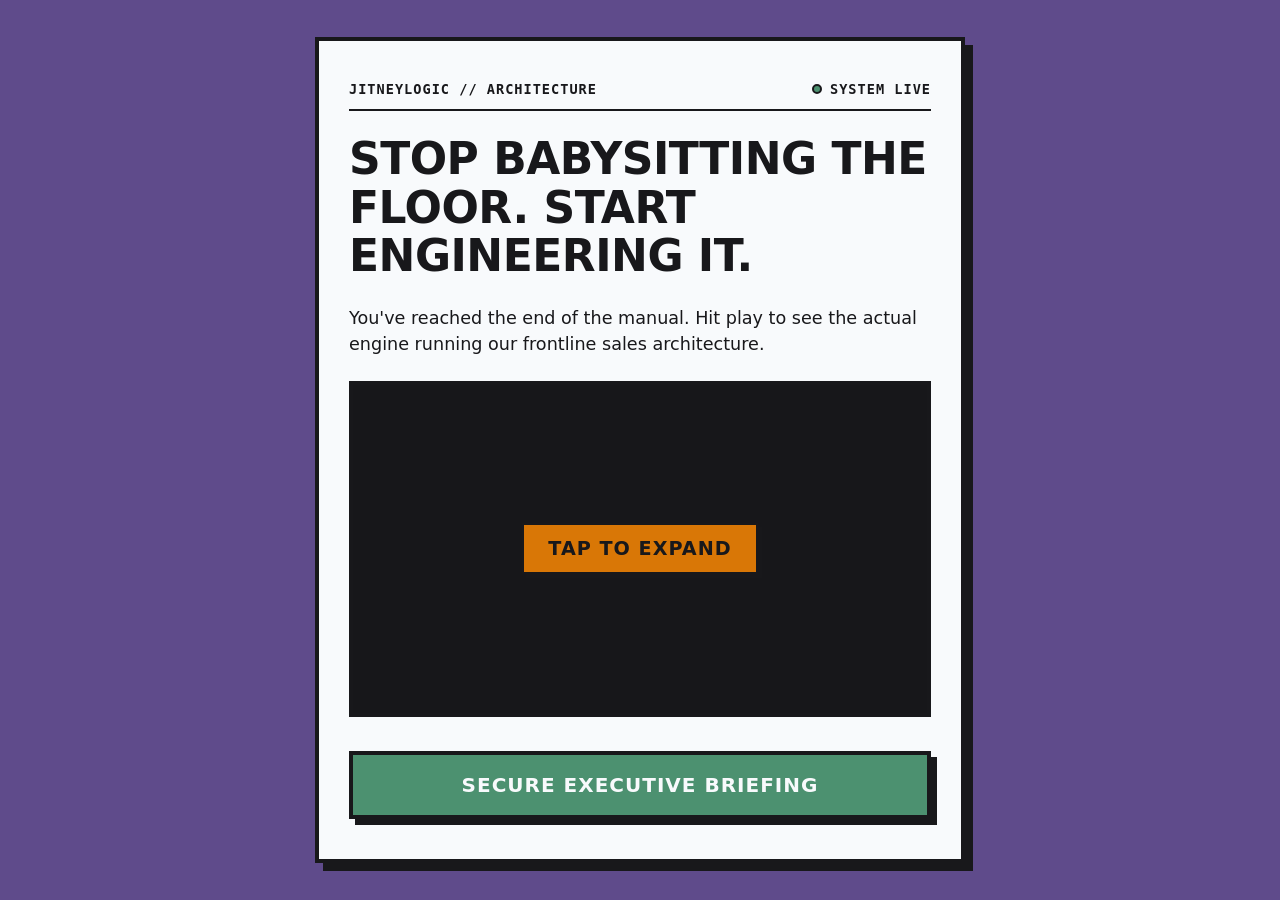
==== commit bc7cbc0a: "Update index.html" ====
--- a/index.html
+++ b/index.html
@@ -2,95 +2,236 @@
 <html lang="en">
 <head>
     <meta charset="UTF-8">
-    <meta name="viewport" content="width=device-width, initial-scale=1.0">
-    <title>JitneyLogic | Sovereign RevOps</title>
-    <link rel="stylesheet" href="style.css">
+    <meta name="viewport" content="width=device-width, initial-scale=1.0, maximum-scale=1.0, user-scalable=no">
+    <title>JitneyLogic | Secure Terminal</title>
     <style>
-        /* Additional Landing Page Specific Styles that rely on the Master CSS */
-        nav {
-            display: flex; justify-content: space-between; align-items: center;
-            padding: 30px 5%; max-width: 1400px; margin: 0 auto;
-        }
-
-        .logo { font-family: 'Playfair Display', serif; font-weight: 700; font-size: 1.5rem; color: var(--text-espresso); }
-        .logo span { color: var(--jitney-purple); font-style: italic; }
-
-        .nav-btn {
-            color: var(--text-espresso); font-size: 0.8rem; font-weight: 600; text-transform: uppercase;
-            letter-spacing: 1px; padding: 10px 20px; border: var(--border-fine); border-radius: 4px;
-            text-decoration: none; transition: all 0.2s;
-        }
-        .nav-btn:hover { border-color: var(--jitney-purple); color: var(--jitney-purple); }
-
-        .hero { padding: 100px 5% 120px; max-width: 1000px; margin: 0 auto; text-align: center; }
-        
-        .pill-badge {
-            display: inline-block; background-color: var(--jitney-purple-light); color: var(--jitney-purple);
-            font-size: 0.75rem; font-weight: 600; text-transform: uppercase; letter-spacing: 2px;
-            padding: 8px 16px; border-radius: 30px; margin-bottom: 32px;
-        }
-
-        .hero h1 { font-size: clamp(3.5rem, 6vw, 5rem); line-height: 1.05; margin-bottom: 24px; }
-        .hero h1 i { color: var(--brass-accent); font-style: italic; }
-        
-        .hero p { font-size: 1.25rem; color: var(--text-muted); max-width: 700px; margin: 0 auto 40px; font-weight: 300; line-height: 1.8; }
-
-        .features-grid {
-            max-width: 1200px; margin: 0 auto; padding: 0 5% 120px;
-            display: grid; grid-template-columns: repeat(auto-fit, minmax(320px, 1fr)); gap: 30px;
-        }
-
-        .feature-card {
-            background-color: var(--card-cream);
-            padding: 50px 40px;
-            border-radius: var(--radius-soft);
-            border: var(--border-fine);
-            box-shadow: 0 10px 30px rgba(41,37,36,0.03);
-            transition: all 0.3s ease;
-        }
-
-        .feature-card:hover { transform: translateY(-5px); box-shadow: var(--shadow-elite); border-color: var(--brass-light); }
-        
-        .feature-num { font-family: 'Playfair Display', serif; font-size: 1.2rem; color: var(--jitney-purple); margin-bottom: 16px; }
-        .feature-card h3 { font-size: 1.2rem; font-family: 'Inter', sans-serif; font-weight: 600; text-transform: uppercase; letter-spacing: 1px; margin-bottom: 16px; }
-        .feature-card p { font-size: 1rem; color: var(--text-muted); font-weight: 300; }
-
-        footer { text-align: center; padding: 40px 5%; font-size: 0.8rem; color: var(--text-muted); border-top: var(--border-fine); letter-spacing: 1px; text-transform: uppercase;}
+        /* MATTE MAXIMALIST TOKENS */
+        :root {
+            --jitney-purple: hsl(259, 30%, 42%);
+            --stark-white: #f8fafc;
+            --charcoal: #18181b;
+            --sage-green: #4C9170;
+            --gold-accent: #d97706;
+            --border-width: 4px;
+            --shadow-depth: 8px;
+        }
+
+        * { box-sizing: border-box; margin: 0; padding: 0; }
+
+        body {
+            background-color: var(--jitney-purple);
+            font-family: system-ui, -apple-system, sans-serif;
+            display: flex;
+            justify-content: center;
+            align-items: center;
+            min-height: 100vh;
+            padding: 20px;
+            color: var(--charcoal);
+        }
+
+        .terminal-card {
+            background-color: var(--stark-white);
+            border: var(--border-width) solid var(--charcoal);
+            box-shadow: var(--shadow-depth) var(--shadow-depth) 0px var(--charcoal);
+            width: 100%;
+            max-width: 650px;
+            padding: 40px 30px;
+            display: flex;
+            flex-direction: column;
+            gap: 24px;
+            position: relative;
+            z-index: 1;
+        }
+
+        .brand-header {
+            display: flex;
+            justify-content: space-between;
+            align-items: center;
+            border-bottom: 2px solid var(--charcoal);
+            padding-bottom: 12px;
+            font-family: ui-monospace, monospace;
+            font-weight: 700;
+            text-transform: uppercase;
+            font-size: 0.85rem;
+            letter-spacing: 1px;
+        }
+
+        .status-dot {
+            display: inline-block;
+            width: 10px; height: 10px;
+            background-color: var(--sage-green);
+            border: 2px solid var(--charcoal);
+            border-radius: 50%;
+            margin-right: 8px;
+            animation: pulse 2s infinite;
+        }
+
+        h1 {
+            font-size: clamp(2rem, 5vw, 2.75rem);
+            font-weight: 900;
+            line-height: 1.1;
+            text-transform: uppercase;
+            letter-spacing: -0.5px;
+            min-height: 2.2em; 
+        }
+
+        p.subtext { font-size: 1.1rem; font-weight: 500; line-height: 1.5; }
+
+        /* THE CUSTOM VIDEO WRAPPER */
+        .video-wrapper {
+            position: relative;
+            width: 100%;
+            padding-bottom: 56.25%; 
+            border: var(--border-width) solid var(--charcoal);
+            background-color: var(--charcoal);
+            cursor: pointer;
+            overflow: hidden;
+        }
+
+        /* The Overlay that tricks them into tapping */
+        .video-overlay {
+            position: absolute;
+            top: 0; left: 0; width: 100%; height: 100%;
+            background: rgba(24, 24, 27, 0.4);
+            display: flex;
+            justify-content: center;
+            align-items: center;
+            z-index: 10;
+            transition: background 0.2s;
+        }
+
+        .video-wrapper:hover .video-overlay {
+            background: rgba(24, 24, 27, 0.1);
+        }
+
+        .play-button {
+            background-color: var(--gold-accent);
+            color: var(--charcoal);
+            padding: 12px 24px;
+            font-weight: 900;
+            text-transform: uppercase;
+            border: 2px solid var(--charcoal);
+            box-shadow: 4px 4px 0px var(--charcoal);
+            font-size: 1.2rem;
+            letter-spacing: 1px;
+        }
+
+        .video-wrapper iframe {
+            position: absolute;
+            top: 0; left: 0; width: 100%; height: 100%;
+            border: none;
+            pointer-events: none; /* Forces the click to hit our overlay, not Vimeo */
+        }
+
+        /* FULLSCREEN MODAL (The Fix) */
+        .fullscreen-modal {
+            display: none; /* Hidden by default */
+            position: fixed;
+            top: 0; left: 0; width: 100vw; height: 100vh;
+            background-color: rgba(24, 24, 27, 0.95);
+            z-index: 9999;
+            justify-content: center;
+            align-items: center;
+            flex-direction: column;
+        }
+
+        .fullscreen-modal iframe {
+            width: 90vw;
+            height: 50vw; /* Keeps aspect ratio */
+            max-height: 80vh;
+            border: 4px solid var(--stark-white);
+            box-shadow: 0 0 40px rgba(0,0,0,0.5);
+        }
+
+        .close-modal {
+            color: var(--stark-white);
+            font-family: ui-monospace, monospace;
+            font-size: 1.2rem;
+            margin-top: 20px;
+            cursor: pointer;
+            text-transform: uppercase;
+            letter-spacing: 2px;
+        }
+
+        /* Action Button */
+        .action-btn {
+            display: block; width: 100%;
+            background-color: var(--sage-green); color: var(--stark-white);
+            text-align: center; padding: 18px 24px;
+            font-size: 1.25rem; font-weight: 800;
+            text-transform: uppercase; text-decoration: none; letter-spacing: 1px;
+            border: var(--border-width) solid var(--charcoal);
+            box-shadow: 6px 6px 0px var(--charcoal);
+            transition: all 0.15s ease-in-out;
+            cursor: pointer; margin-top: 10px;
+        }
+        .action-btn:hover { background-color: var(--gold-accent); color: var(--charcoal); }
+        .action-btn:active { transform: translate(6px, 6px); box-shadow: 0px 0px 0px var(--charcoal); }
+
+        @keyframes pulse { 0% { opacity: 1; } 50% { opacity: 0.4; } 100% { opacity: 1; } }
+
+        @media (max-width: 480px) {
+            .terminal-card { padding: 30px 20px; box-shadow: 6px 6px 0px var(--charcoal); }
+            /* On mobile, the fullscreen modal frame adjusts to fit width */
+            .fullscreen-modal iframe { width: 100vw; height: 56.25vw; border-left: none; border-right: none;}
+        }
     </style>
 </head>
 <body>
 
-    <nav>
-        <div class="logo">Jitney<span>Logic</span></div>
-        <a href="demo.html" class="nav-btn">Run Terminal</a>
-    </nav>
-
-    <section class="hero">
-        <div class="pill-badge">Revenue Operations Infrastructure</div>
-        <h1>Sales reps are guessing. Management is looking <i>backward</i>.</h1>
-        <p>Friction kills momentum. Reps currently juggle multiple tabs and guess at pricing mid-call, while executives manage backward using stale data exports. JitneyLogic is the architecture that fixes it.</p>
-        <a href="demo.html" class="btn-primary">Watch The System Run</a>
-    </section>
-
-    <section class="features-grid">
-        <div class="feature-card">
-            <div class="feature-num">01.</div>
-            <h3>Closer Cockpit</h3>
-            <p>A single, unified window where scripts and pricing live. Reps focus 100% of their cognitive bandwidth on the customer instead of fighting clunky legacy CRM systems.</p>
+    <div class="terminal-card">
+        <div class="brand-header">
+            <span>JITNEYLOGIC // ARCHITECTURE</span>
+            <span><span class="status-dot"></span>SYSTEM LIVE</span>
         </div>
-        <div class="feature-card">
-            <div class="feature-num">02.</div>
-            <h3>Live Leaderboards</h3>
-            <p>Intraday momentum tracking. Managers can course-correct and throw out SPIFFs in real-time instead of acting as data clerks for stale spreadsheets.</p>
+
+        <h1 id="hero-headline">Stop Babysitting The Floor. Start Engineering It.</h1>
+        <p class="subtext">You've reached the end of the manual. Hit play to see the actual engine running our frontline sales architecture.</p>
+
+        <div class="video-wrapper" onclick="openFullscreen()">
+            <div class="video-overlay">
+                <div class="play-button">Tap To Expand</div>
+            </div>
+            <iframe src="https://player.vimeo.com/video/1209732458?badge=0&autopause=0&player_id=0&app_id=58479&background=1" frameborder="0"></iframe>
         </div>
-        <div class="feature-card">
-            <div class="feature-num">03.</div>
-            <h3>Automated Culture</h3>
-            <p>Live floor notifications when a sale logs to drive dopamine, gamification, and striving. A high-status leaderboard that builds an elite sales environment.</p>
-        </div>
-    </section>
-
-    <footer>&copy; 2026 JitneyLogic LLC. All Systems Secure.</footer>
-
+
+    <a href="#" class="action-btn"
+           onclick="Calendly.initPopupWidget({url: 'https://calendly.com/tyler-jitneylogic'});return false;"
+           onmouseover="document.getElementById('hero-headline').innerText='Friction Costs You Deals. Watch How We Kill It.';"
+           onmouseout="document.getElementById('hero-headline').innerText='Stop Babysitting The Floor. Start Engineering It.';">
+           Secure Executive Briefing
+        </a>
+    </div>
+
+    <div class="fullscreen-modal" id="videoModal">
+        <iframe id="modalIframe" src="" frameborder="0" allow="autoplay; fullscreen; picture-in-picture" allowfullscreen></iframe>
+        <div class="close-modal" onclick="closeFullscreen()">[ X ] Close Terminal</div>
+    </div>
+
+    <script>
+        function openFullscreen() {
+            const modal = document.getElementById('videoModal');
+            const iframe = document.getElementById('modalIframe');
+            // We inject the URL when clicked, forcing it to autoplay and allow fullscreen native controls
+            iframe.src = "https://player.vimeo.com/video/1209732458?badge=0&autopause=0&player_id=0&app_id=58479&autoplay=1";
+            modal.style.display = "flex";
+            
+            // Attempt to trigger native mobile fullscreen if the browser allows it
+            if (iframe.requestFullscreen) { iframe.requestFullscreen(); }
+            else if (iframe.webkitRequestFullscreen) { iframe.webkitRequestFullscreen(); } // Safari
+        }
+
+        function closeFullscreen() {
+            const modal = document.getElementById('videoModal');
+            const iframe = document.getElementById('modalIframe');
+            modal.style.display = "none";
+            iframe.src = ""; // Kills the video so audio stops playing
+            
+            if (document.exitFullscreen) { document.exitFullscreen(); }
+            else if (document.webkitExitFullscreen) { document.webkitExitFullscreen(); }
+        }
+    </script>
+<link href="https://assets.calendly.com/assets/external/widget.css" rel="stylesheet">
+    <script src="https://assets.calendly.com/assets/external/widget.js" type="text/javascript" async></script>
 </body>
 </html>
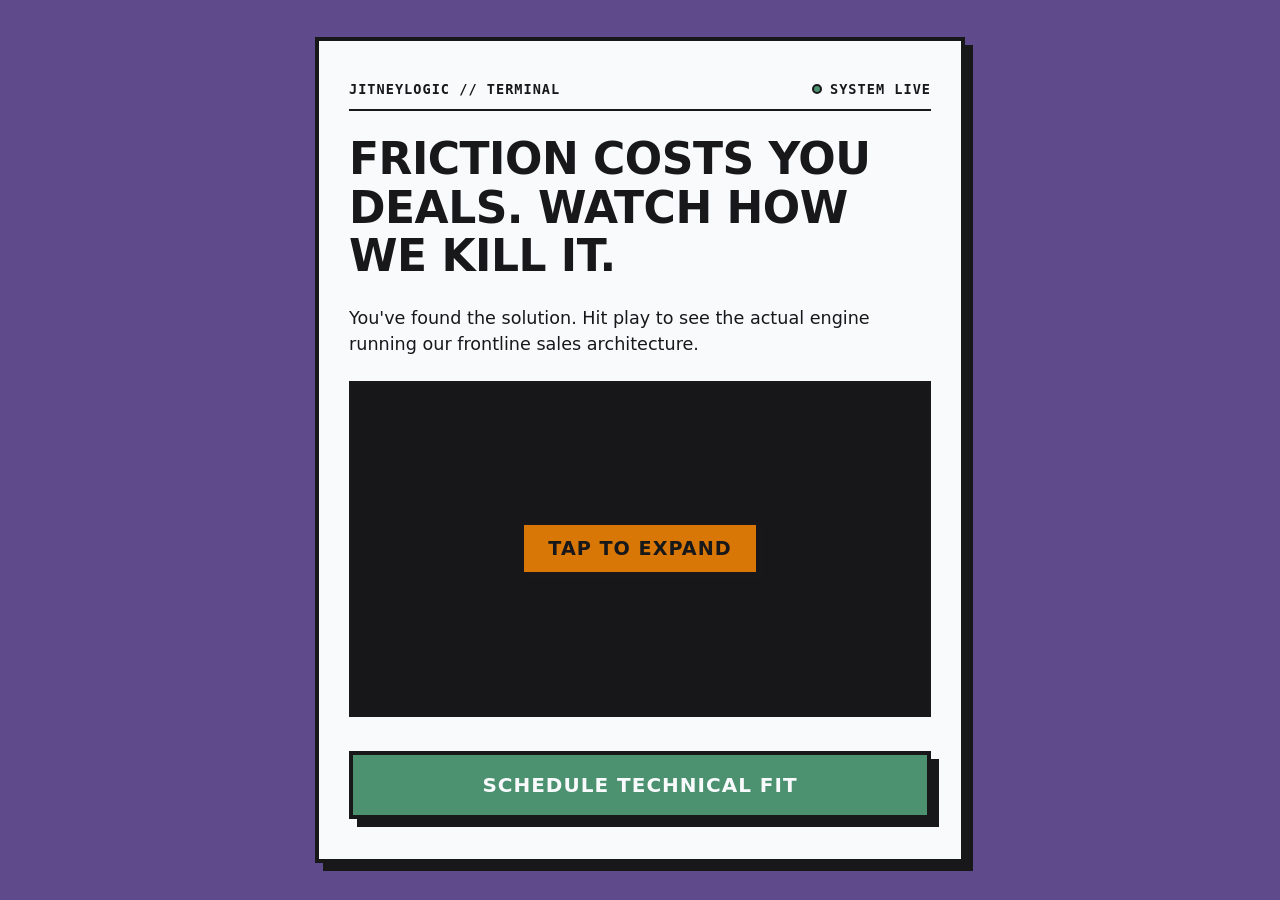
==== commit c5f1121a: "Update index.html" ====
--- a/index.html
+++ b/index.html
@@ -5,7 +5,6 @@
     <meta name="viewport" content="width=device-width, initial-scale=1.0, maximum-scale=1.0, user-scalable=no">
     <title>JitneyLogic | Secure Terminal</title>
     <style>
-        /* MATTE MAXIMALIST TOKENS */
         :root {
             --jitney-purple: hsl(259, 30%, 42%);
             --stark-white: #f8fafc;
@@ -19,187 +18,99 @@
         * { box-sizing: border-box; margin: 0; padding: 0; }
 
         body {
-            background-color: var(--jitney-purple);
-            font-family: system-ui, -apple-system, sans-serif;
-            display: flex;
-            justify-content: center;
-            align-items: center;
-            min-height: 100vh;
-            padding: 20px;
-            color: var(--charcoal);
+            background-color: var(--jitney-purple); font-family: system-ui, -apple-system, sans-serif;
+            display: flex; justify-content: center; align-items: center;
+            min-height: 100vh; padding: 20px; color: var(--charcoal);
         }
 
         .terminal-card {
-            background-color: var(--stark-white);
-            border: var(--border-width) solid var(--charcoal);
+            background-color: var(--stark-white); border: var(--border-width) solid var(--charcoal);
             box-shadow: var(--shadow-depth) var(--shadow-depth) 0px var(--charcoal);
-            width: 100%;
-            max-width: 650px;
-            padding: 40px 30px;
-            display: flex;
-            flex-direction: column;
-            gap: 24px;
-            position: relative;
-            z-index: 1;
+            width: 100%; max-width: 650px; padding: 40px 30px; display: flex;
+            flex-direction: column; gap: 24px; position: relative; z-index: 1;
         }
 
         .brand-header {
-            display: flex;
-            justify-content: space-between;
-            align-items: center;
-            border-bottom: 2px solid var(--charcoal);
-            padding-bottom: 12px;
-            font-family: ui-monospace, monospace;
-            font-weight: 700;
-            text-transform: uppercase;
-            font-size: 0.85rem;
-            letter-spacing: 1px;
+            display: flex; justify-content: space-between; align-items: center;
+            border-bottom: 2px solid var(--charcoal); padding-bottom: 12px;
+            font-family: ui-monospace, monospace; font-weight: 700; text-transform: uppercase;
+            font-size: 0.85rem; letter-spacing: 1px;
         }
 
         .status-dot {
-            display: inline-block;
-            width: 10px; height: 10px;
-            background-color: var(--sage-green);
-            border: 2px solid var(--charcoal);
-            border-radius: 50%;
-            margin-right: 8px;
-            animation: pulse 2s infinite;
+            display: inline-block; width: 10px; height: 10px; background-color: var(--sage-green);
+            border: 2px solid var(--charcoal); border-radius: 50%; margin-right: 8px; animation: pulse 2s infinite;
         }
 
-        h1 {
-            font-size: clamp(2rem, 5vw, 2.75rem);
-            font-weight: 900;
-            line-height: 1.1;
-            text-transform: uppercase;
-            letter-spacing: -0.5px;
-            min-height: 2.2em; 
+        h1 { font-size: clamp(2rem, 5vw, 2.75rem); font-weight: 900; line-height: 1.1; text-transform: uppercase; letter-spacing: -0.5px; }
+        p.subtext { font-size: 1.1rem; font-weight: 500; line-height: 1.5; }
+
+        .video-wrapper {
+            position: relative; width: 100%; padding-bottom: 56.25%; border: var(--border-width) solid var(--charcoal);
+            background-color: var(--charcoal); cursor: pointer; overflow: hidden;
+        }
+        .video-overlay {
+            position: absolute; top: 0; left: 0; width: 100%; height: 100%; background: rgba(24, 24, 27, 0.4);
+            display: flex; justify-content: center; align-items: center; z-index: 10; transition: background 0.2s;
+        }
+        .video-wrapper:hover .video-overlay { background: rgba(24, 24, 27, 0.1); }
+        .play-button {
+            background-color: var(--gold-accent); color: var(--charcoal); padding: 12px 24px; font-weight: 900;
+            text-transform: uppercase; border: 2px solid var(--charcoal); box-shadow: 4px 4px 0px var(--charcoal);
+            font-size: 1.2rem; letter-spacing: 1px;
+        }
+        .video-wrapper iframe {
+            position: absolute; top: 0; left: 0; width: 100%; height: 100%; border: none; pointer-events: none;
         }
 
-        p.subtext { font-size: 1.1rem; font-weight: 500; line-height: 1.5; }
+        .fullscreen-modal {
+            display: none; position: fixed; top: 0; left: 0; width: 100vw; height: 100vh;
+            background-color: rgba(24, 24, 27, 0.95); z-index: 9999; justify-content: center; align-items: center; flex-direction: column;
+        }
+        .fullscreen-modal iframe { width: 90vw; height: 50vw; max-height: 80vh; border: 4px solid var(--stark-white); box-shadow: 0 0 40px rgba(0,0,0,0.5); }
+        .close-modal { color: var(--stark-white); font-family: ui-monospace, monospace; font-size: 1.2rem; margin-top: 20px; cursor: pointer; text-transform: uppercase; letter-spacing: 2px; }
 
-        /* THE CUSTOM VIDEO WRAPPER */
-        .video-wrapper {
-            position: relative;
-            width: 100%;
-            padding-bottom: 56.25%; 
-            border: var(--border-width) solid var(--charcoal);
-            background-color: var(--charcoal);
-            cursor: pointer;
-            overflow: hidden;
+        /* ACTION BUTTON (Restored 3-Stage Tactile Hover) */
+        .action-btn {
+            display: block; width: 100%; background-color: var(--sage-green); color: var(--stark-white);
+            text-align: center; padding: 18px 24px; font-size: 1.25rem; font-weight: 800;
+            text-transform: uppercase; text-decoration: none; letter-spacing: 1px;
+            border: var(--border-width) solid var(--charcoal); box-shadow: 8px 8px 0px var(--charcoal);
+            transition: transform 0.15s ease, box-shadow 0.15s ease, background-color 0.1s ease, color 0.1s ease; cursor: pointer; margin-top: 10px;
+        }
+        .action-btn:hover { 
+            transform: translate(4px, 4px);
+            box-shadow: 4px 4px 0px var(--charcoal);
+            background-color: var(--gold-accent); 
+            color: var(--charcoal); 
+        }
+        .action-btn:active { 
+            transform: translate(8px, 8px);
+            box-shadow: 0px 0px 0px var(--charcoal);
         }
 
-        /* The Overlay that tricks them into tapping */
-        .video-overlay {
-            position: absolute;
-            top: 0; left: 0; width: 100%; height: 100%;
-            background: rgba(24, 24, 27, 0.4);
-            display: flex;
-            justify-content: center;
-            align-items: center;
-            z-index: 10;
-            transition: background 0.2s;
-        }
-
-        .video-wrapper:hover .video-overlay {
-            background: rgba(24, 24, 27, 0.1);
-        }
-
-        .play-button {
-            background-color: var(--gold-accent);
-            color: var(--charcoal);
-            padding: 12px 24px;
-            font-weight: 900;
-            text-transform: uppercase;
-            border: 2px solid var(--charcoal);
-            box-shadow: 4px 4px 0px var(--charcoal);
-            font-size: 1.2rem;
-            letter-spacing: 1px;
-        }
-
-        .video-wrapper iframe {
-            position: absolute;
-            top: 0; left: 0; width: 100%; height: 100%;
-            border: none;
-            pointer-events: none; /* Forces the click to hit our overlay, not Vimeo */
-        }
-
-        /* FULLSCREEN MODAL (The Fix) */
-        .fullscreen-modal {
-            display: none; /* Hidden by default */
-            position: fixed;
-            top: 0; left: 0; width: 100vw; height: 100vh;
-            background-color: rgba(24, 24, 27, 0.95);
-            z-index: 9999;
-            justify-content: center;
-            align-items: center;
-            flex-direction: column;
-        }
-
-        .fullscreen-modal iframe {
-            width: 90vw;
-            height: 50vw; /* Keeps aspect ratio */
-            max-height: 80vh;
-            border: 4px solid var(--stark-white);
-            box-shadow: 0 0 40px rgba(0,0,0,0.5);
-        }
-
-        .close-modal {
-            color: var(--stark-white);
-            font-family: ui-monospace, monospace;
-            font-size: 1.2rem;
-            margin-top: 20px;
-            cursor: pointer;
-            text-transform: uppercase;
-            letter-spacing: 2px;
-        }
-
-        /* Action Button */
-        .action-btn {
-            display: block; width: 100%;
-            background-color: var(--sage-green); color: var(--stark-white);
-            text-align: center; padding: 18px 24px;
-            font-size: 1.25rem; font-weight: 800;
-            text-transform: uppercase; text-decoration: none; letter-spacing: 1px;
-            border: var(--border-width) solid var(--charcoal);
-            box-shadow: 6px 6px 0px var(--charcoal);
-            transition: all 0.15s ease-in-out;
-            cursor: pointer; margin-top: 10px;
-        }
-        .action-btn:hover { background-color: var(--gold-accent); color: var(--charcoal); }
-        .action-btn:active { transform: translate(6px, 6px); box-shadow: 0px 0px 0px var(--charcoal); }
-
         @keyframes pulse { 0% { opacity: 1; } 50% { opacity: 0.4; } 100% { opacity: 1; } }
-
-        @media (max-width: 480px) {
-            .terminal-card { padding: 30px 20px; box-shadow: 6px 6px 0px var(--charcoal); }
-            /* On mobile, the fullscreen modal frame adjusts to fit width */
-            .fullscreen-modal iframe { width: 100vw; height: 56.25vw; border-left: none; border-right: none;}
-        }
+        @media (max-width: 480px) { .terminal-card { padding: 30px 20px; box-shadow: 6px 6px 0px var(--charcoal); } .fullscreen-modal iframe { width: 100vw; height: 56.25vw; border-left: none; border-right: none;} }
     </style>
 </head>
 <body>
 
     <div class="terminal-card">
         <div class="brand-header">
-            <span>JITNEYLOGIC // ARCHITECTURE</span>
+            <span>JITNEYLOGIC // TERMINAL</span>
             <span><span class="status-dot"></span>SYSTEM LIVE</span>
         </div>
 
-        <h1 id="hero-headline">Stop Babysitting The Floor. Start Engineering It.</h1>
-        <p class="subtext">You've reached the end of the manual. Hit play to see the actual engine running our frontline sales architecture.</p>
+        <h1>FRICTION COSTS YOU DEALS. WATCH HOW WE KILL IT.</h1>
+        <p class="subtext">You've found the solution. Hit play to see the actual engine running our frontline sales architecture.</p>
 
         <div class="video-wrapper" onclick="openFullscreen()">
-            <div class="video-overlay">
-                <div class="play-button">Tap To Expand</div>
-            </div>
+            <div class="video-overlay"><div class="play-button">Tap To Expand</div></div>
             <iframe src="https://player.vimeo.com/video/1209732458?badge=0&autopause=0&player_id=0&app_id=58479&background=1" frameborder="0"></iframe>
         </div>
 
-    <a href="#" class="action-btn"
-           onclick="Calendly.initPopupWidget({url: 'https://calendly.com/tyler-jitneylogic'});return false;"
-           onmouseover="document.getElementById('hero-headline').innerText='Friction Costs You Deals. Watch How We Kill It.';"
-           onmouseout="document.getElementById('hero-headline').innerText='Stop Babysitting The Floor. Start Engineering It.';">
-           Secure Executive Briefing
+        <a href="#" class="action-btn" onclick="Calendly.initPopupWidget({url: 'https://calendly.com/tyler-jitneylogic'});return false;">
+           SCHEDULE TECHNICAL FIT
         </a>
     </div>
 
@@ -212,26 +123,18 @@
         function openFullscreen() {
             const modal = document.getElementById('videoModal');
             const iframe = document.getElementById('modalIframe');
-            // We inject the URL when clicked, forcing it to autoplay and allow fullscreen native controls
             iframe.src = "https://player.vimeo.com/video/1209732458?badge=0&autopause=0&player_id=0&app_id=58479&autoplay=1";
             modal.style.display = "flex";
-            
-            // Attempt to trigger native mobile fullscreen if the browser allows it
-            if (iframe.requestFullscreen) { iframe.requestFullscreen(); }
-            else if (iframe.webkitRequestFullscreen) { iframe.webkitRequestFullscreen(); } // Safari
+            if (iframe.requestFullscreen) { iframe.requestFullscreen(); } else if (iframe.webkitRequestFullscreen) { iframe.webkitRequestFullscreen(); }
         }
-
         function closeFullscreen() {
             const modal = document.getElementById('videoModal');
             const iframe = document.getElementById('modalIframe');
-            modal.style.display = "none";
-            iframe.src = ""; // Kills the video so audio stops playing
-            
-            if (document.exitFullscreen) { document.exitFullscreen(); }
-            else if (document.webkitExitFullscreen) { document.webkitExitFullscreen(); }
+            modal.style.display = "none"; iframe.src = ""; 
+            if (document.exitFullscreen) { document.exitFullscreen(); } else if (document.webkitExitFullscreen) { document.webkitExitFullscreen(); }
         }
     </script>
-<link href="https://assets.calendly.com/assets/external/widget.css" rel="stylesheet">
+    <link href="https://assets.calendly.com/assets/external/widget.css" rel="stylesheet">
     <script src="https://assets.calendly.com/assets/external/widget.js" type="text/javascript" async></script>
 </body>
 </html>
